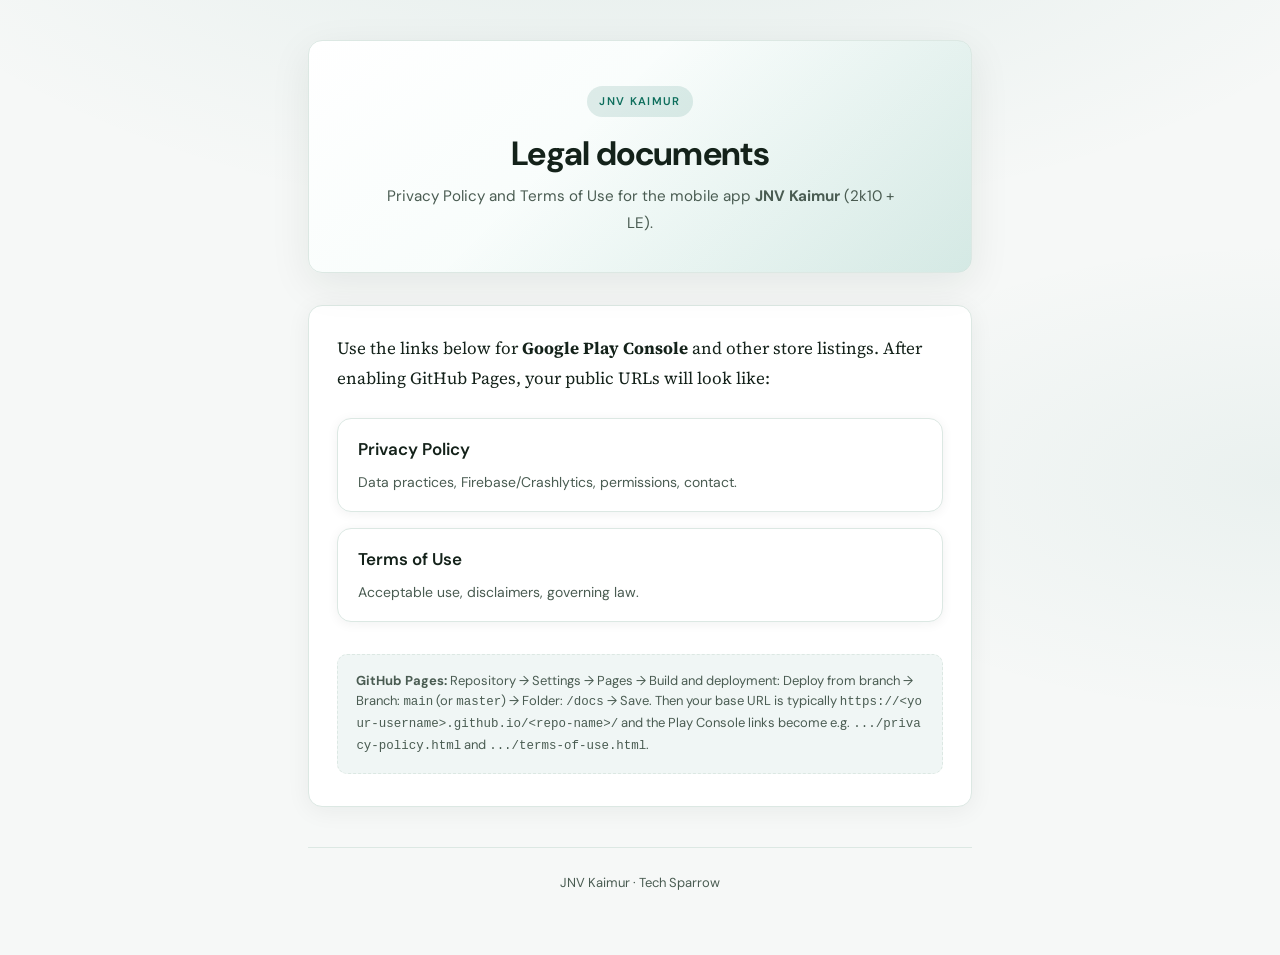
==== docs/index.html @ dc98f7dc "Initial commit: JNV Kaimur Flutter app, legal docs, Android/iOS/macOS Made-with: Cursor" ====
<!DOCTYPE html>
<html lang="en">
  <head>
    <meta charset="utf-8" />
    <meta name="viewport" content="width=device-width, initial-scale=1" />
    <title>JNV Kaimur — Legal</title>
    <meta name="description" content="Privacy Policy and Terms of Use for the JNV Kaimur app." />
    <link rel="preconnect" href="https://fonts.googleapis.com" />
    <link rel="preconnect" href="https://fonts.gstatic.com" crossorigin />
    <link
      href="https://fonts.googleapis.com/css2?family=DM+Sans:ital,opsz,wght@0,9..40,400;0,9..40,600;0,9..40,700&family=Source+Serif+4:opsz,wght@8..60,400;8..60,600&display=swap"
      rel="stylesheet"
    />
    <link rel="stylesheet" href="css/legal.css" />
    <style>
      .links {
        display: grid;
        gap: 1rem;
        margin-top: 1.5rem;
      }
      .links a {
        display: block;
        font-family: var(--font-sans);
        font-weight: 600;
        padding: 1rem 1.25rem;
        background: var(--surface);
        border: 1px solid var(--border);
        border-radius: var(--radius);
        text-decoration: none;
        color: var(--ink);
        box-shadow: 0 2px 12px rgba(15, 34, 26, 0.06);
        transition: border-color 0.15s ease, box-shadow 0.15s ease;
      }
      .links a:hover {
        border-color: var(--accent);
        box-shadow: 0 6px 24px rgba(13, 110, 92, 0.12);
      }
      .links a span {
        display: block;
        font-weight: 400;
        font-size: 0.875rem;
        color: var(--muted);
        margin-top: 0.35rem;
      }
      .hint {
        font-family: var(--font-sans);
        font-size: 0.8125rem;
        color: var(--muted);
        margin-top: 2rem;
        padding: 1rem 1.15rem;
        background: rgba(13, 110, 92, 0.06);
        border-radius: 10px;
        border: 1px dashed var(--border);
        line-height: 1.6;
      }
      .hint code {
        font-size: 0.78rem;
        word-break: break-all;
      }
    </style>
  </head>
  <body>
    <div class="wrap">
      <header class="hero">
        <div class="hero-inner">
          <span class="badge">JNV Kaimur</span>
          <h1>Legal documents</h1>
          <p class="subtitle">
            Privacy Policy and Terms of Use for the mobile app
            <strong>JNV Kaimur</strong> (2k10 + LE).
          </p>
        </div>
      </header>

      <div class="card">
        <p style="margin-bottom: 0">
          Use the links below for <strong>Google Play Console</strong> and other
          store listings. After enabling GitHub Pages, your public URLs will look
          like:
        </p>
        <div class="links">
          <a href="privacy-policy.html">
            Privacy Policy
            <span>Data practices, Firebase/Crashlytics, permissions, contact.</span>
          </a>
          <a href="terms-of-use.html">
            Terms of Use
            <span>Acceptable use, disclaimers, governing law.</span>
          </a>
        </div>

        <div class="hint">
          <strong>GitHub Pages:</strong> Repository &rarr; Settings &rarr; Pages
          &rarr; Build and deployment: Deploy from branch &rarr; Branch:
          <code>main</code> (or <code>master</code>) &rarr; Folder:
          <code>/docs</code> &rarr; Save. Then your base URL is typically
          <code>https://&lt;your-username&gt;.github.io/&lt;repo-name&gt;/</code>
          and the Play Console links become e.g.
          <code>.../privacy-policy.html</code> and
          <code>.../terms-of-use.html</code>.
        </div>
      </div>

      <footer class="footer">
        <p>JNV Kaimur &middot; Tech Sparrow</p>
      </footer>
    </div>
  </body>
</html>
---- docs/css/legal.css ----
/* Shared styles for legal pages — JNV Kaimur app */
:root {
  --bg: #f6f8f7;
  --surface: #ffffff;
  --ink: #14221a;
  --muted: #4a5c52;
  --accent: #0d6e5c;
  --accent-soft: rgba(13, 110, 92, 0.12);
  --border: #dce8e3;
  --radius: 14px;
  --shadow: 0 12px 40px rgba(15, 34, 26, 0.08);
  --font-sans: "DM Sans", system-ui, sans-serif;
  --font-serif: "Source Serif 4", Georgia, serif;
}

*,
*::before,
*::after {
  box-sizing: border-box;
}

html {
  scroll-behavior: smooth;
}

body {
  margin: 0;
  min-height: 100vh;
  font-family: var(--font-serif);
  font-size: 1.0625rem;
  line-height: 1.75;
  color: var(--ink);
  background: var(--bg);
  background-image: radial-gradient(
      ellipse 120% 80% at 50% -20%,
      rgba(13, 110, 92, 0.09),
      transparent 55%
    ),
    radial-gradient(
      ellipse 80% 50% at 100% 50%,
      rgba(13, 110, 92, 0.05),
      transparent 50%
    );
}

a {
  color: var(--accent);
  text-decoration-thickness: 1px;
  text-underline-offset: 3px;
}

a:hover {
  text-decoration-thickness: 2px;
}

.wrap {
  max-width: 44rem;
  margin: 0 auto;
  padding: 2.5rem 1.25rem 4rem;
}

.hero {
  text-align: center;
  padding: 2.75rem 1.5rem 2.25rem;
  margin-bottom: 2rem;
  background: linear-gradient(
    145deg,
    var(--surface) 0%,
    #f0faf7 100%
  );
  border-radius: var(--radius);
  border: 1px solid var(--border);
  box-shadow: var(--shadow);
  position: relative;
  overflow: hidden;
}

.hero::before {
  content: "";
  position: absolute;
  inset: 0;
  background: linear-gradient(
    135deg,
    transparent 40%,
    var(--accent-soft) 100%
  );
  pointer-events: none;
}

.hero-inner {
  position: relative;
  z-index: 1;
}

.badge {
  display: inline-block;
  font-family: var(--font-sans);
  font-size: 0.7rem;
  font-weight: 600;
  letter-spacing: 0.12em;
  text-transform: uppercase;
  color: var(--accent);
  background: var(--accent-soft);
  padding: 0.35rem 0.75rem;
  border-radius: 999px;
  margin-bottom: 1rem;
}

h1 {
  font-family: var(--font-sans);
  font-size: clamp(1.65rem, 4vw, 2.1rem);
  font-weight: 700;
  line-height: 1.25;
  margin: 0 0 0.5rem;
  letter-spacing: -0.02em;
}

.subtitle {
  font-family: var(--font-sans);
  font-size: 0.95rem;
  color: var(--muted);
  margin: 0;
  max-width: 32rem;
  margin-left: auto;
  margin-right: auto;
}

.meta {
  font-family: var(--font-sans);
  font-size: 0.8125rem;
  color: var(--muted);
  margin-top: 1.25rem;
}

.card {
  background: var(--surface);
  border-radius: var(--radius);
  border: 1px solid var(--border);
  padding: 1.75rem 1.75rem 2rem;
  box-shadow: 0 4px 24px rgba(15, 34, 26, 0.06);
}

.card section + section {
  margin-top: 2rem;
  padding-top: 2rem;
  border-top: 1px solid var(--border);
}

h2 {
  font-family: var(--font-sans);
  font-size: 1.125rem;
  font-weight: 700;
  margin: 0 0 0.75rem;
  color: var(--ink);
  letter-spacing: -0.01em;
}

p {
  margin: 0 0 1rem;
}

p:last-child {
  margin-bottom: 0;
}

ul {
  margin: 0 0 1rem;
  padding-left: 1.25rem;
}

li {
  margin-bottom: 0.5rem;
}

li::marker {
  color: var(--accent);
}

.footer {
  margin-top: 2.5rem;
  padding-top: 1.5rem;
  border-top: 1px solid var(--border);
  font-family: var(--font-sans);
  font-size: 0.8125rem;
  color: var(--muted);
  text-align: center;
}

.nav-legal {
  font-family: var(--font-sans);
  display: flex;
  flex-wrap: wrap;
  gap: 0.75rem 1.25rem;
  justify-content: center;
  margin-bottom: 2rem;
  font-size: 0.9rem;
}

.nav-legal a {
  font-weight: 500;
}

@media (max-width: 480px) {
  .wrap {
    padding: 1.5rem 1rem 3rem;
  }

  .card {
    padding: 1.25rem 1.15rem 1.5rem;
  }
}
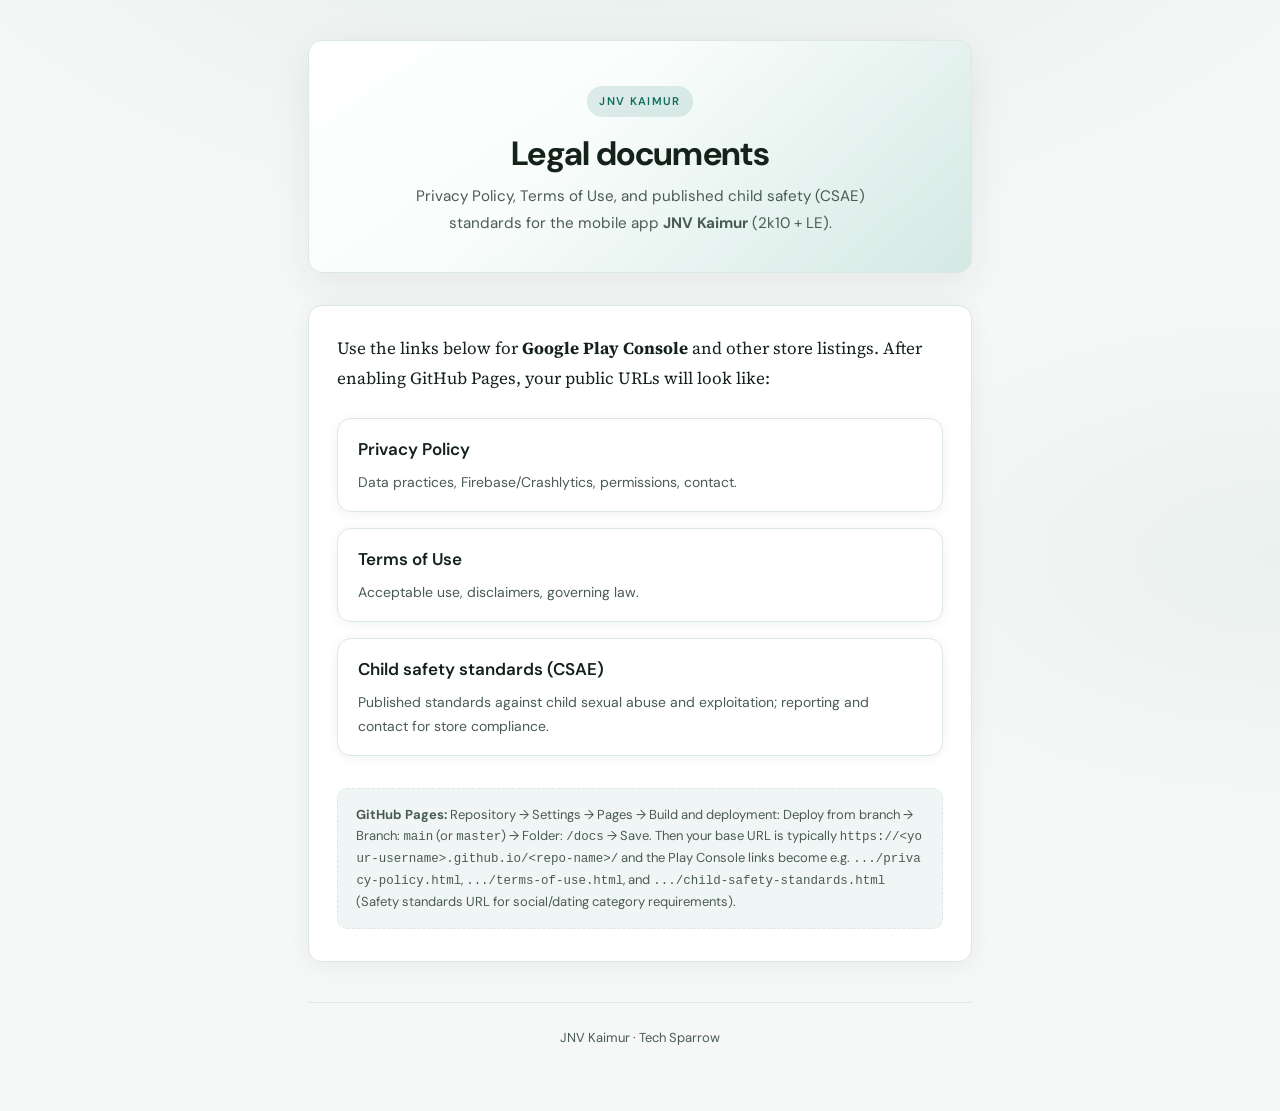
==== commit f56e36da: "Add published child safety (CSAE) standards page for Play compliance - Add docs/child-safety-standar" ====
--- a/docs/index.html
+++ b/docs/index.html
@@ -4,7 +4,10 @@
     <meta charset="utf-8" />
     <meta name="viewport" content="width=device-width, initial-scale=1" />
     <title>JNV Kaimur — Legal</title>
-    <meta name="description" content="Privacy Policy and Terms of Use for the JNV Kaimur app." />
+    <meta
+      name="description"
+      content="Privacy Policy, Terms of Use, and child safety (CSAE) standards for the JNV Kaimur app."
+    />
     <link rel="preconnect" href="https://fonts.googleapis.com" />
     <link rel="preconnect" href="https://fonts.gstatic.com" crossorigin />
     <link
@@ -66,8 +69,8 @@
           <span class="badge">JNV Kaimur</span>
           <h1>Legal documents</h1>
           <p class="subtitle">
-            Privacy Policy and Terms of Use for the mobile app
-            <strong>JNV Kaimur</strong> (2k10 + LE).
+            Privacy Policy, Terms of Use, and published child safety (CSAE)
+            standards for the mobile app <strong>JNV Kaimur</strong> (2k10 + LE).
           </p>
         </div>
       </header>
@@ -87,6 +90,12 @@
             Terms of Use
             <span>Acceptable use, disclaimers, governing law.</span>
           </a>
+          <a href="child-safety-standards.html">
+            Child safety standards (CSAE)
+            <span
+              >Published standards against child sexual abuse and exploitation;
+              reporting and contact for store compliance.</span>
+          </a>
         </div>
 
         <div class="hint">
@@ -96,8 +105,10 @@
           <code>/docs</code> &rarr; Save. Then your base URL is typically
           <code>https://&lt;your-username&gt;.github.io/&lt;repo-name&gt;/</code>
           and the Play Console links become e.g.
-          <code>.../privacy-policy.html</code> and
-          <code>.../terms-of-use.html</code>.
+          <code>.../privacy-policy.html</code>,
+          <code>.../terms-of-use.html</code>, and
+          <code>.../child-safety-standards.html</code> (Safety standards URL for
+          social/dating category requirements).
         </div>
       </div>
 
